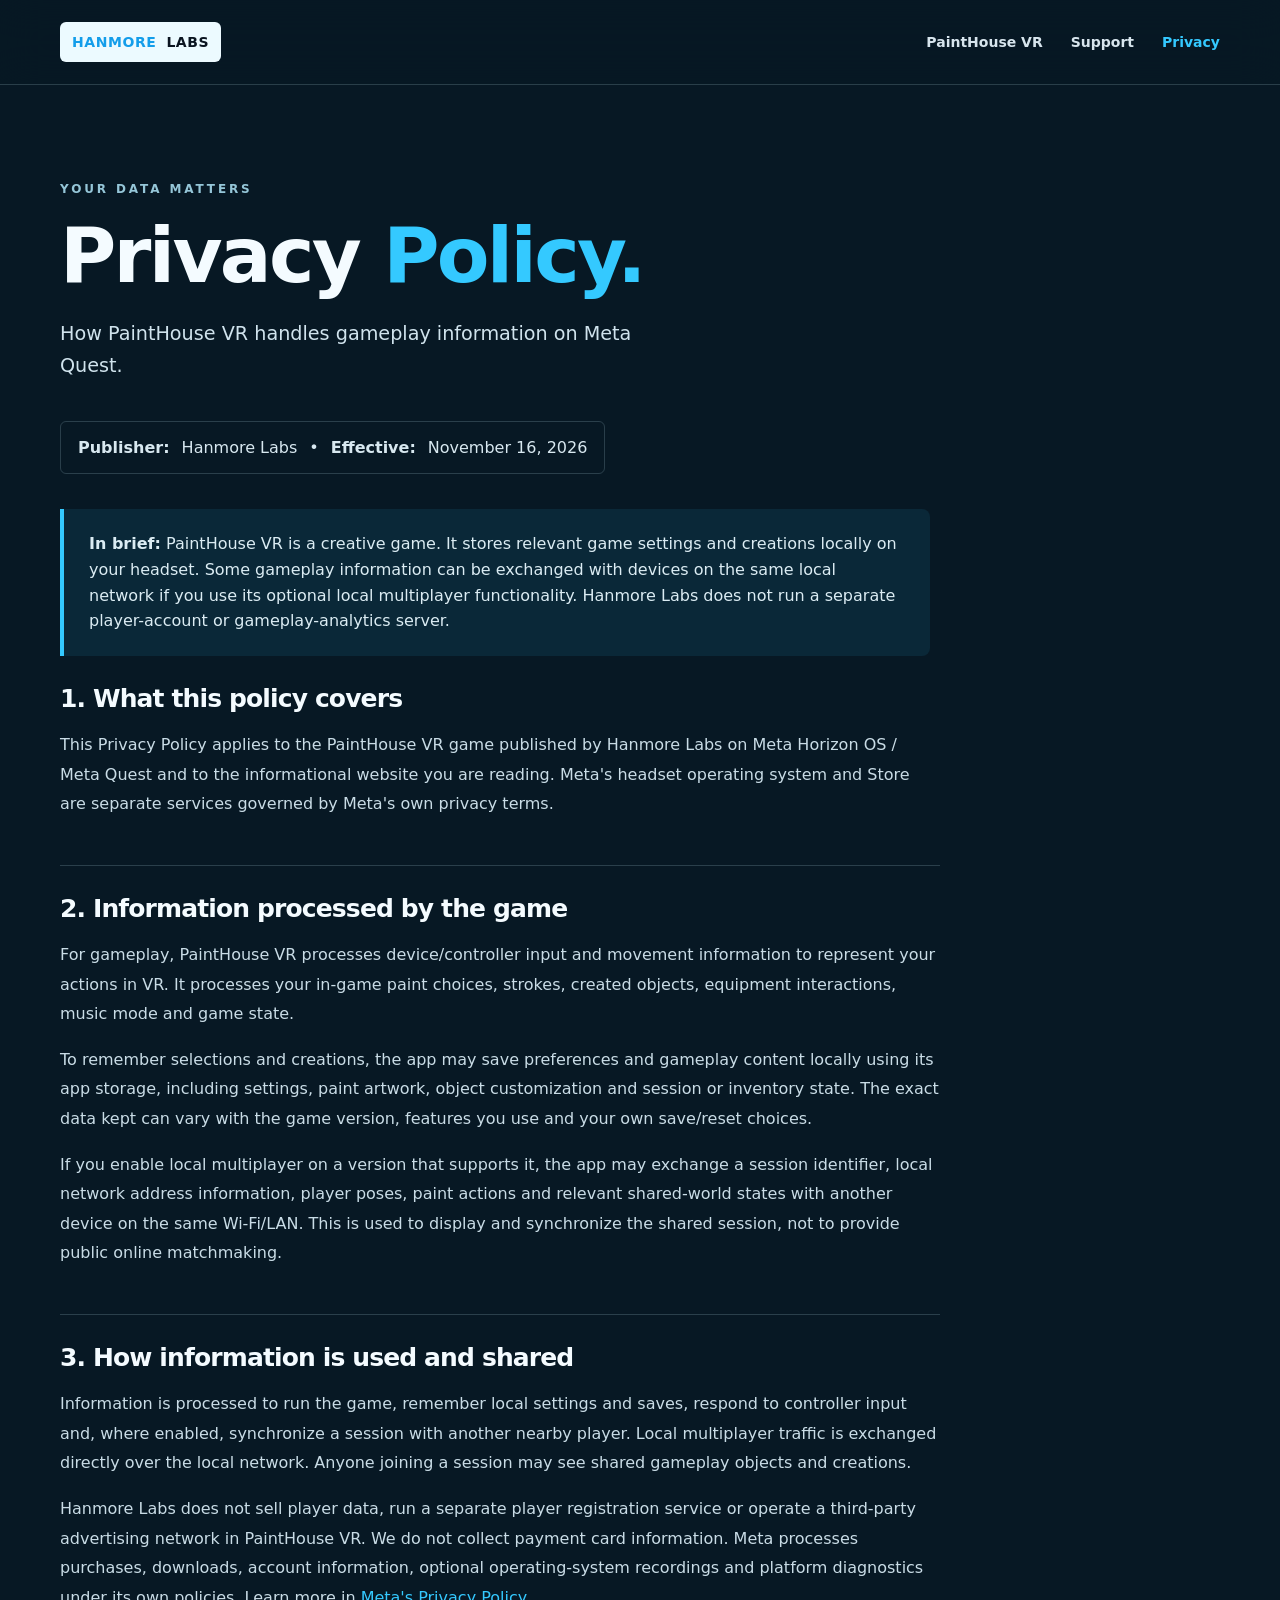
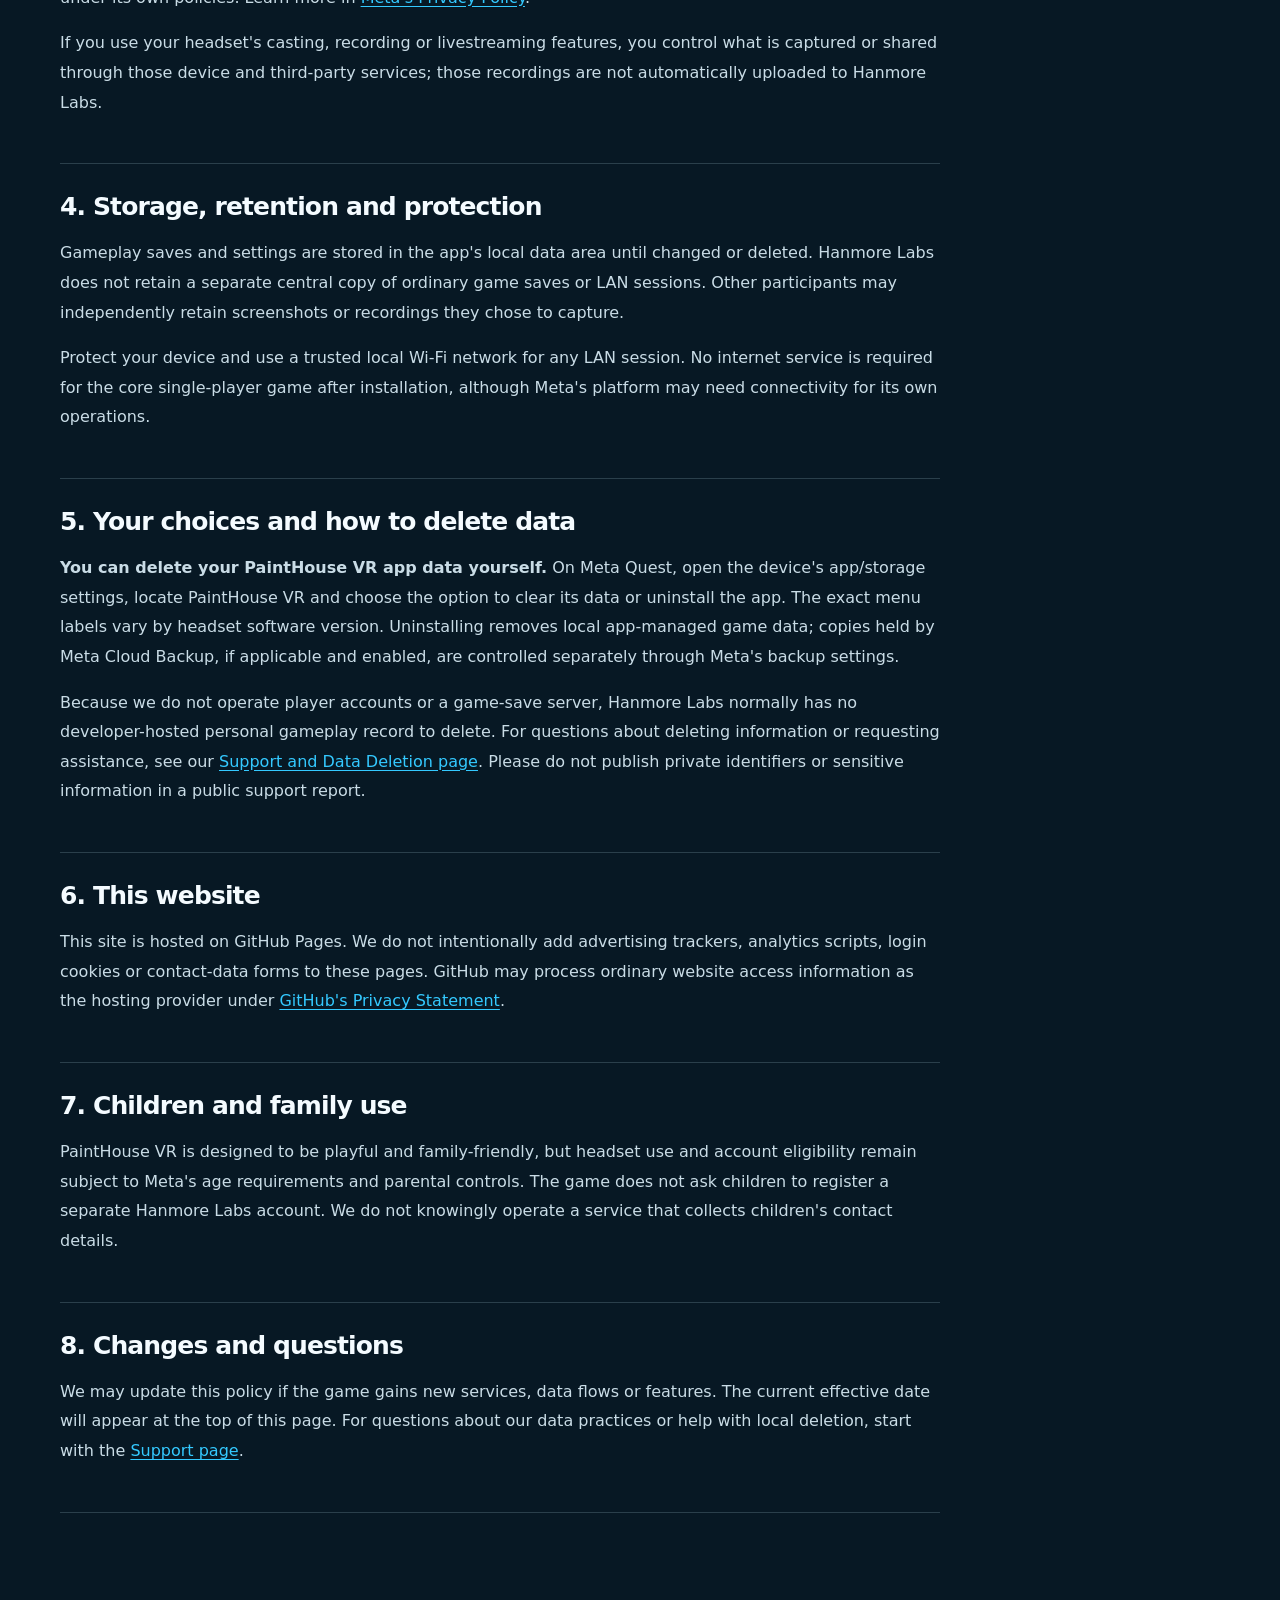
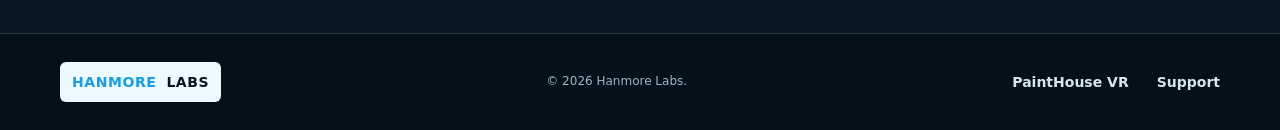
==== privacy.html @ bd4f3f1d "Prepare independent PaintHouse VR public website and privacy policy" ====
<!doctype html>
<html lang="en"><head><meta charset="utf-8"><meta name="viewport" content="width=device-width,initial-scale=1"><meta name="theme-color" content="#071824"><meta name="description" content="Privacy Policy for PaintHouse VR by Hanmore Labs."><title>Privacy Policy | Hanmore Labs PaintHouse VR</title><link rel="stylesheet" href="./styles.css"></head>
<body><a class="skip" href="#main">Skip to content</a><header class="site-header"><div class="wrap nav-row"><a class="brand" href="./index.html" aria-label="Hanmore Labs home"><span class="brand-blue">HANMORE</span><span class="brand-dark">LABS</span></a><nav aria-label="Primary navigation"><a href="./index.html">PaintHouse VR</a><a href="./support.html">Support</a><a class="active" href="./privacy.html">Privacy</a></nav></div></header>
<main class="wrap page" id="main"><span class="eyebrow">YOUR DATA MATTERS</span><h1>Privacy <em>Policy.</em></h1><p class="lead">How PaintHouse VR handles gameplay information on Meta Quest.</p><div class="policy-meta"><strong>Publisher:</strong> Hanmore Labs <span aria-hidden="true">•</span> <strong>Effective:</strong> November 16, 2026</div>
<section class="policy-note"><strong>In brief:</strong> PaintHouse VR is a creative game. It stores relevant game settings and creations locally on your headset. Some gameplay information can be exchanged with devices on the same local network if you use its optional local multiplayer functionality. Hanmore Labs does not run a separate player-account or gameplay-analytics server.</section>
<div class="policy-body">
<section><h2>1. What this policy covers</h2><p>This Privacy Policy applies to the PaintHouse VR game published by Hanmore Labs on Meta Horizon OS / Meta Quest and to the informational website you are reading. Meta's headset operating system and Store are separate services governed by Meta's own privacy terms.</p></section>
<section><h2>2. Information processed by the game</h2><p>For gameplay, PaintHouse VR processes device/controller input and movement information to represent your actions in VR. It processes your in-game paint choices, strokes, created objects, equipment interactions, music mode and game state.</p><p>To remember selections and creations, the app may save preferences and gameplay content locally using its app storage, including settings, paint artwork, object customization and session or inventory state. The exact data kept can vary with the game version, features you use and your own save/reset choices.</p><p>If you enable local multiplayer on a version that supports it, the app may exchange a session identifier, local network address information, player poses, paint actions and relevant shared-world states with another device on the same Wi-Fi/LAN. This is used to display and synchronize the shared session, not to provide public online matchmaking.</p></section>
<section><h2>3. How information is used and shared</h2><p>Information is processed to run the game, remember local settings and saves, respond to controller input and, where enabled, synchronize a session with another nearby player. Local multiplayer traffic is exchanged directly over the local network. Anyone joining a session may see shared gameplay objects and creations.</p><p>Hanmore Labs does not sell player data, run a separate player registration service or operate a third-party advertising network in PaintHouse VR. We do not collect payment card information. Meta processes purchases, downloads, account information, optional operating-system recordings and platform diagnostics under its own policies. Learn more in <a href="https://www.meta.com/legal/privacy-policy/">Meta's Privacy Policy</a>.</p><p>If you use your headset's casting, recording or livestreaming features, you control what is captured or shared through those device and third-party services; those recordings are not automatically uploaded to Hanmore Labs.</p></section>
<section><h2>4. Storage, retention and protection</h2><p>Gameplay saves and settings are stored in the app's local data area until changed or deleted. Hanmore Labs does not retain a separate central copy of ordinary game saves or LAN sessions. Other participants may independently retain screenshots or recordings they chose to capture.</p><p>Protect your device and use a trusted local Wi-Fi network for any LAN session. No internet service is required for the core single-player game after installation, although Meta's platform may need connectivity for its own operations.</p></section>
<section><h2>5. Your choices and how to delete data</h2><p><strong>You can delete your PaintHouse VR app data yourself.</strong> On Meta Quest, open the device's app/storage settings, locate PaintHouse VR and choose the option to clear its data or uninstall the app. The exact menu labels vary by headset software version. Uninstalling removes local app-managed game data; copies held by Meta Cloud Backup, if applicable and enabled, are controlled separately through Meta's backup settings.</p><p>Because we do not operate player accounts or a game-save server, Hanmore Labs normally has no developer-hosted personal gameplay record to delete. For questions about deleting information or requesting assistance, see our <a href="./support.html">Support and Data Deletion page</a>. Please do not publish private identifiers or sensitive information in a public support report.</p></section>
<section><h2>6. This website</h2><p>This site is hosted on GitHub Pages. We do not intentionally add advertising trackers, analytics scripts, login cookies or contact-data forms to these pages. GitHub may process ordinary website access information as the hosting provider under <a href="https://docs.github.com/en/site-policy/privacy-policies/github-general-privacy-statement">GitHub's Privacy Statement</a>.</p></section>
<section><h2>7. Children and family use</h2><p>PaintHouse VR is designed to be playful and family-friendly, but headset use and account eligibility remain subject to Meta's age requirements and parental controls. The game does not ask children to register a separate Hanmore Labs account. We do not knowingly operate a service that collects children's contact details.</p></section>
<section><h2>8. Changes and questions</h2><p>We may update this policy if the game gains new services, data flows or features. The current effective date will appear at the top of this page. For questions about our data practices or help with local deletion, start with the <a href="./support.html">Support page</a>.</p></section>
</div></main><footer class="site-footer"><div class="wrap footer-row"><a class="brand" href="./index.html"><span class="brand-blue">HANMORE</span><span class="brand-dark">LABS</span></a><span>© 2026 Hanmore Labs.</span><div><a href="./index.html">PaintHouse VR</a><a href="./support.html">Support</a></div></div></footer></body></html>
---- styles.css ----
:root{--bg:#071824;--bg2:#0b2737;--text:#f4fbff;--muted:#b8d0dc;--blue:#34c9ff;--orange:#ff9852;--pink:#ff4db3;--lime:#c5ff64;--line:rgba(198,236,248,.18)}*{box-sizing:border-box}html{scroll-behavior:smooth}body{margin:0;color:var(--text);background:var(--bg);font:16px/1.6 system-ui,-apple-system,BlinkMacSystemFont,"Segoe UI",sans-serif;-webkit-font-smoothing:antialiased}a{color:inherit}button,a{touch-action:manipulation}h1,h2,h3,p{margin-top:0}h1,h2,h3{letter-spacing:-.035em;line-height:1.05}em{color:var(--blue);font-style:normal}.wrap{width:min(1160px,calc(100% - 48px));margin-inline:auto}.skip{position:absolute;top:-100px;left:16px;background:var(--blue);color:#00111f;padding:10px;z-index:99}.skip:focus{top:10px}.site-header{position:sticky;top:0;z-index:10;background:rgba(7,24,36,.88);backdrop-filter:blur(20px);border-bottom:1px solid var(--line)}.nav-row{display:flex;align-items:center;justify-content:space-between;min-height:84px;gap:20px}.brand{display:inline-flex;align-items:center;gap:0;text-decoration:none;font-size:14px;font-weight:900;letter-spacing:.04em;border-radius:6px;overflow:hidden;white-space:nowrap}.brand-blue{padding:9px 5px 9px 12px;background:#ecfaff;color:#139dea}.brand-dark{padding:9px 12px 9px 5px;background:#ecfaff;color:#0a1420}.site-header nav,.footer-row>div{display:flex;gap:28px;align-items:center}.site-header nav a,.footer-row a{text-decoration:none;font-weight:650;font-size:14px;color:#d7e5ed;transition:color .2s}.site-header nav a:hover,.site-header nav a.active,.footer-row a:hover{color:var(--blue)}a:focus-visible{outline:3px solid var(--orange);outline-offset:4px}.hero{min-height:640px;display:grid;grid-template-columns:1.1fr 1fr;align-items:center;gap:6%;padding-block:100px 95px}.eyebrow{font-size:12px;letter-spacing:.24em;font-weight:800;color:#95c6d8}.live-dot{display:inline-block;height:9px;width:9px;border-radius:99px;background:var(--lime);box-shadow:0 0 15px var(--lime);margin-right:10px}.hero h1{font-weight:950;font-stretch:condensed;font-size:clamp(3.2rem,5.6vw,6.3rem);margin:24px 0 30px;max-width:700px}.lead{font-size:clamp(1.08rem,1.5vw,1.28rem);line-height:1.65;color:#d0e3ed;max-width:620px}.hero-actions{display:flex;flex-wrap:wrap;gap:14px;margin:30px 0 18px}.button{display:inline-flex;align-items:center;justify-content:center;gap:20px;min-height:52px;padding:12px 22px;font-weight:800;text-decoration:none;border-radius:6px;font-size:14px;transition:transform .18s,filter .18s}.button:hover{transform:translateY(-3px);filter:brightness(1.1)}.button.primary{background:var(--blue);color:#051522;box-shadow:0 10px 36px rgba(42,190,254,.2)}.button.ghost{background:rgba(235,250,255,.06);border:1px solid var(--line)}.micro{color:#9ab0ba;font-size:12px;max-width:530px}.hero-art{min-height:480px;position:relative;display:grid;place-items:center;isolation:isolate}.hero-art::before{content:"";position:absolute;inset:6%;border-radius:50%;background:radial-gradient(circle,rgba(13,177,248,.3),transparent 70%);filter:blur(16px)}.art-orbit{position:absolute;inset:15%;border:1px solid rgba(157,239,255,.18);border-radius:50%;transform:rotate(-19deg)}.art-orbit-b{inset:4%;border-style:dashed;transform:rotate(24deg)}.graphic-panel{position:relative;background:linear-gradient(135deg,#122f41 0%,#06151e 90%);border:3px solid #2b9bc9;border-radius:24px;box-shadow:14px 28px 64px #001020bb,inset 0 0 48px rgba(29,162,228,.09);width:min(400px,96%);min-height:310px;transform:rotate(-7deg);padding:26px;overflow:hidden}.graphic-panel::before{content:"";position:absolute;width:350px;height:350px;border-radius:50%;background:conic-gradient(from 10deg,var(--blue),var(--pink),var(--orange),var(--lime),var(--blue));opacity:.12;right:-135px;top:-120px}.panel-top,.panel-bottom{display:flex;align-items:center;gap:10px;font:700 10px/1.4 monospace;letter-spacing:.2em;color:#9bd5ef}.panel-light{height:9px;width:9px;background:var(--lime);border-radius:50%;box-shadow:0 0 14px var(--lime)}.panel-light.second{background:var(--orange);box-shadow:0 0 12px var(--orange)}.graphic-word{position:relative;margin:42px 0 35px;font-size:clamp(3.2rem,6vw,5.4rem);font-weight:1000;line-height:.9;letter-spacing:-.075em;color:#ebfbff}.graphic-word .stripe{color:var(--blue)}.graphic-word .outline{-webkit-text-stroke:2px #e9f8fc;color:transparent}.graphic-word small{font-size:.26em;letter-spacing:0;color:var(--orange);margin-left:10px}.panel-bottom{gap:8px}.panel-bottom i{display:block;width:19px;height:6px;border-radius:2px;background:var(--blue)}.panel-bottom i:nth-child(2){background:var(--pink)}.panel-bottom i:nth-child(3){background:var(--orange)}.panel-bottom i:nth-child(4){background:var(--lime)}.panel-bottom b{margin-left:auto;color:#f5faff}.paint{position:absolute;z-index:-1;border-radius:45% 60% 54% 52%;filter:drop-shadow(0 8px 16px rgba(0,0,0,.3))}.paint-blue{width:96px;height:125px;background:var(--blue);top:0;right:25%;transform:rotate(16deg)}.paint-orange{width:105px;height:94px;background:var(--orange);bottom:7%;left:8%;transform:rotate(-24deg)}.paint-pink{width:73px;height:100px;background:var(--pink);top:18%;left:0}.paint-lime{width:46px;height:46px;background:var(--lime);right:4%;bottom:22%}.ticker{background:var(--blue);color:#022032;overflow:hidden;white-space:nowrap;text-align:center;padding:18px 0;font-size:13px;letter-spacing:.21em;font-weight:950}.ticker span{padding-inline:24px;color:#e35e38}.features{padding-block:112px}.section-heading{display:flex;align-items:end;justify-content:space-between;gap:40px;margin-bottom:44px}.section-heading h2,.banner h2,.footer-cta h2{font-size:clamp(2.5rem,4.6vw,4.8rem);margin:16px 0 0}.section-heading>p{max-width:325px;color:var(--muted)}.card-grid{display:grid;grid-template-columns:repeat(4,1fr);gap:16px}.feature-card,.support-card{border:1px solid var(--line);background:linear-gradient(145deg,rgba(26,63,81,.57),rgba(7,24,36,.9));padding:28px;border-radius:12px;box-shadow:inset 0 1px rgba(255,255,255,.04)}.card-index{font:800 11px monospace;letter-spacing:.13em;color:#9bbdcc}.feature-icon{font-size:64px;height:110px;line-height:1.2;display:flex;align-items:center;color:var(--blue)}.icon-paint{color:var(--orange)}.icon-music{color:var(--pink)}.icon-race{color:var(--lime)}.feature-card h3{font-size:22px;line-height:1.17;margin:8px 0 16px}.feature-card p,.support-card p{color:var(--muted);font-size:14px}.banner{background:linear-gradient(115deg,rgba(8,48,68,.96),rgba(5,24,36,.95));border-block:1px solid var(--line);overflow:hidden}.banner-inner{min-height:425px;display:flex;align-items:center;justify-content:space-between;gap:30px}.banner-inner p{max-width:540px;color:var(--muted);font-size:16px;margin-top:20px}.banner-symbol{width:220px;height:220px;position:relative;display:grid;place-items:center;transform:rotate(8deg);border:8px solid var(--blue);border-radius:44px;box-shadow:0 0 80px #0b90ca45}.banner-symbol span{text-align:center;font-size:31px;font-weight:1000;line-height:1;color:var(--orange)}.bubble-bubble{position:absolute;width:75px;height:75px;background:var(--pink);border-radius:50%;top:-45px;right:-40px;z-index:-1}.footer-cta{min-height:240px;display:flex;align-items:center;justify-content:space-between;gap:20px}.footer-cta p{max-width:530px;color:var(--muted);margin-top:20px}.site-footer{border-top:1px solid var(--line);background:#04111a;padding:28px 0}.footer-row{display:flex;gap:25px;align-items:center;justify-content:space-between}.footer-row>span{font-size:12px;color:#a0b6c3;max-width:500px}.page{padding-block:90px 120px}.page>h1{font-size:clamp(3rem,6vw,6.5rem);margin:15px 0 22px}.policy-meta{color:#d8e8f0;border:1px solid var(--line);display:inline-flex;gap:12px;flex-wrap:wrap;border-radius:6px;padding:13px 17px;margin:20px 0 35px}.policy-note{background:rgba(52,201,255,.09);border-left:4px solid var(--blue);padding:22px 25px;max-width:870px;color:#dbecf3;border-radius:0 8px 8px 0}.policy-body{max-width:880px}.policy-body section{padding:30px 0;border-bottom:1px solid var(--line)}.policy-body h2{font-size:25px;margin:0 0 18px}.policy-body p{color:#c9dce6;line-height:1.85}.policy-body a,.support-card a{color:var(--blue);text-underline-offset:3px}.support-grid{display:grid;grid-template-columns:repeat(2,1fr);gap:20px;margin:48px 0}.support-card{padding:34px}.support-card h2{font-size:25px;margin:20px 0}.help-banner{border-radius:15px;border:1px solid rgba(52,201,255,.5);background:linear-gradient(120deg,#103e54,#092231);padding:34px;display:flex;justify-content:space-between;align-items:center;gap:25px}.help-banner h2{font-size:31px;margin:12px 0}.help-banner p{color:var(--muted);max-width:680px}.help-banner a{flex-shrink:0}@media(max-width:980px){.hero{grid-template-columns:1fr;gap:40px;padding-top:74px}.hero-art{min-height:375px}.card-grid{grid-template-columns:repeat(2,1fr)}.section-heading{align-items:start;flex-direction:column;gap:10px}}@media(max-width:660px){.wrap{width:min(100% - 28px,1160px)}.nav-row{min-height:72px;flex-wrap:wrap;padding-block:14px}.site-header nav{gap:16px}.site-header nav a{font-size:12px}.brand{font-size:11px}.hero{padding-block:60px}.graphic-panel{transform:rotate(-4deg);min-height:260px}.graphic-word{font-size:3.7rem}.features{padding-block:70px}.card-grid,.support-grid{grid-template-columns:1fr}.section-heading h2,.banner h2{font-size:2.8rem}.banner-inner{flex-direction:column;padding-block:70px;align-items:start}.banner-symbol{width:150px;height:150px}.footer-cta,.footer-row,.help-banner{flex-direction:column;align-items:start}.footer-cta{padding-block:55px}.footer-row{gap:18px}.site-header nav{width:100%;justify-content:space-between}.policy-meta{display:flex}.page{padding-block:60px}}@media(prefers-reduced-motion:reduce){html{scroll-behavior:auto}*,*:before,*:after{transition:none!important;animation:none!important}}/* Prevent large decorative artwork and intrinsic grid minimums from producing horizontal scrolling. */
html,body{max-width:100%;overflow-x:clip}
.hero{grid-template-columns:minmax(0,1.1fr) minmax(0,1fr)}
.hero-copy,.hero-art{min-width:0}
@media(max-width:1100px){.hero{grid-template-columns:minmax(0,1fr)}.hero-art{min-height:390px}}
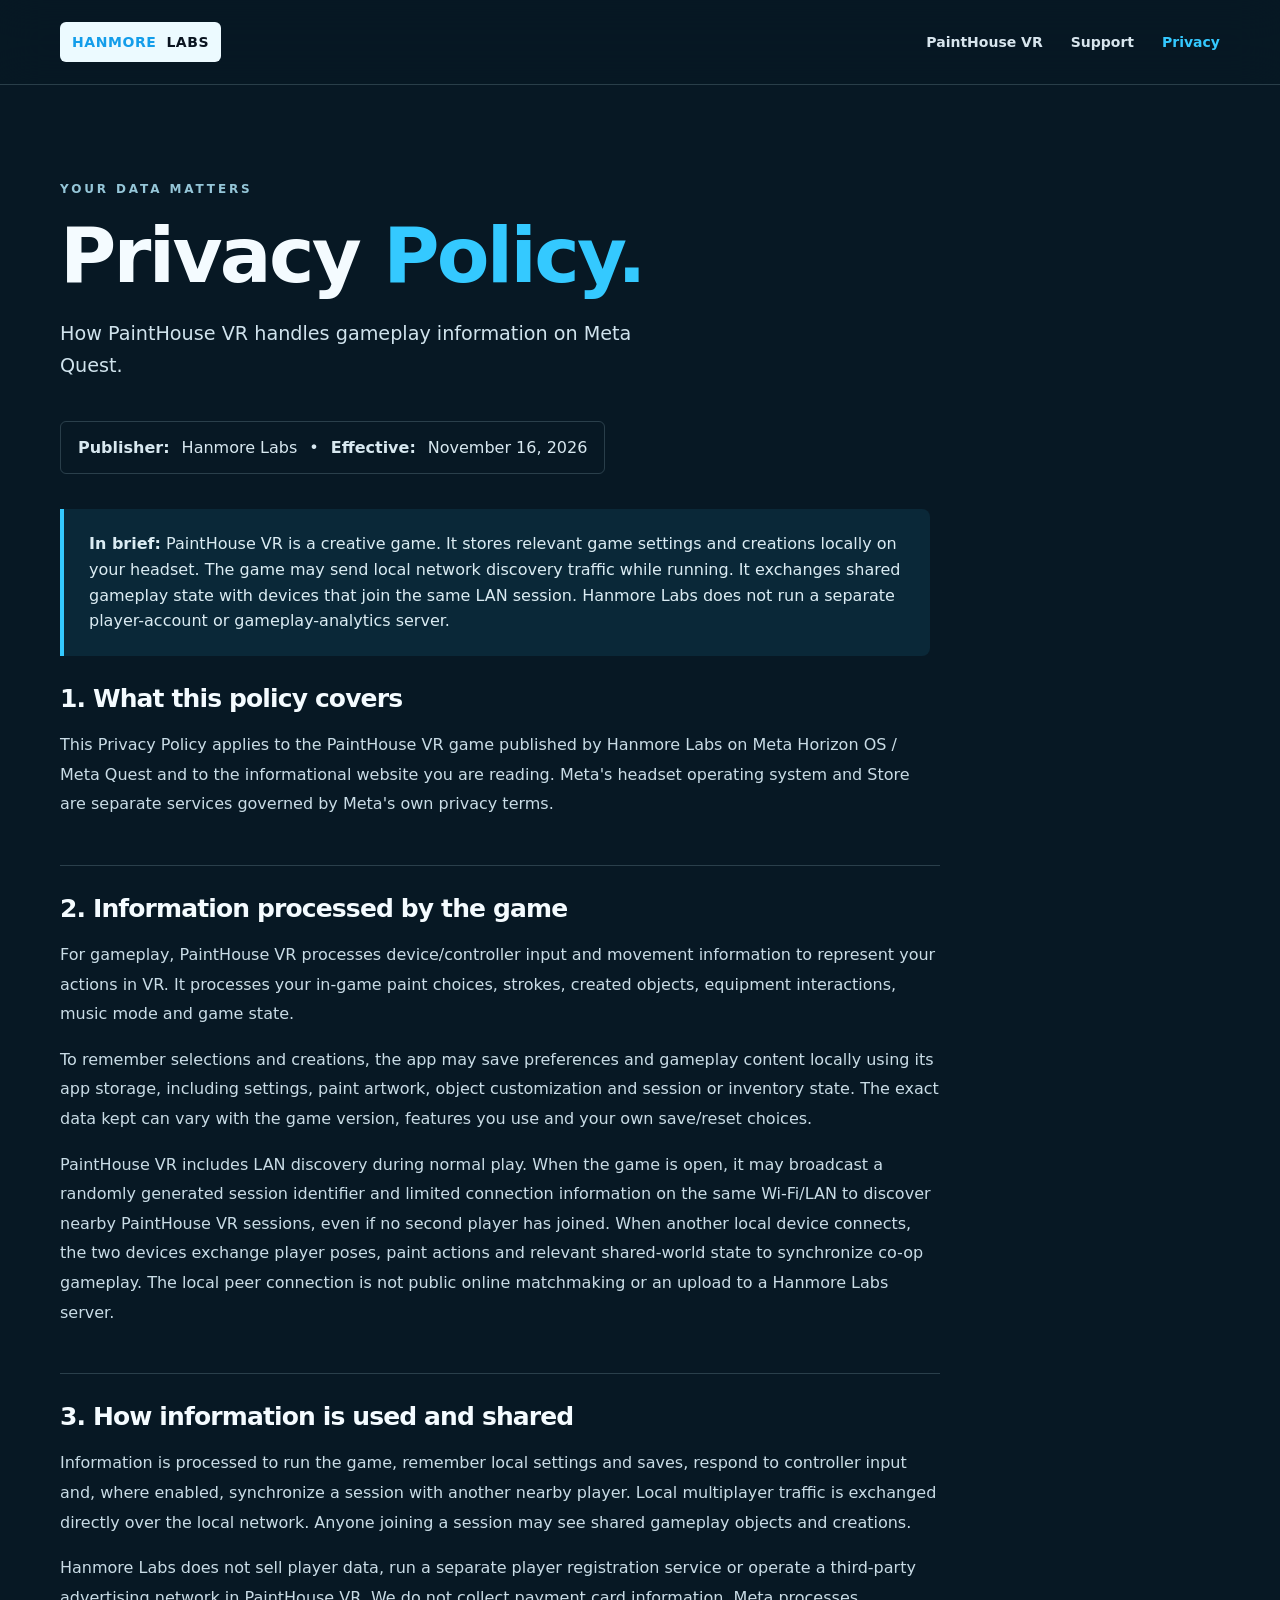
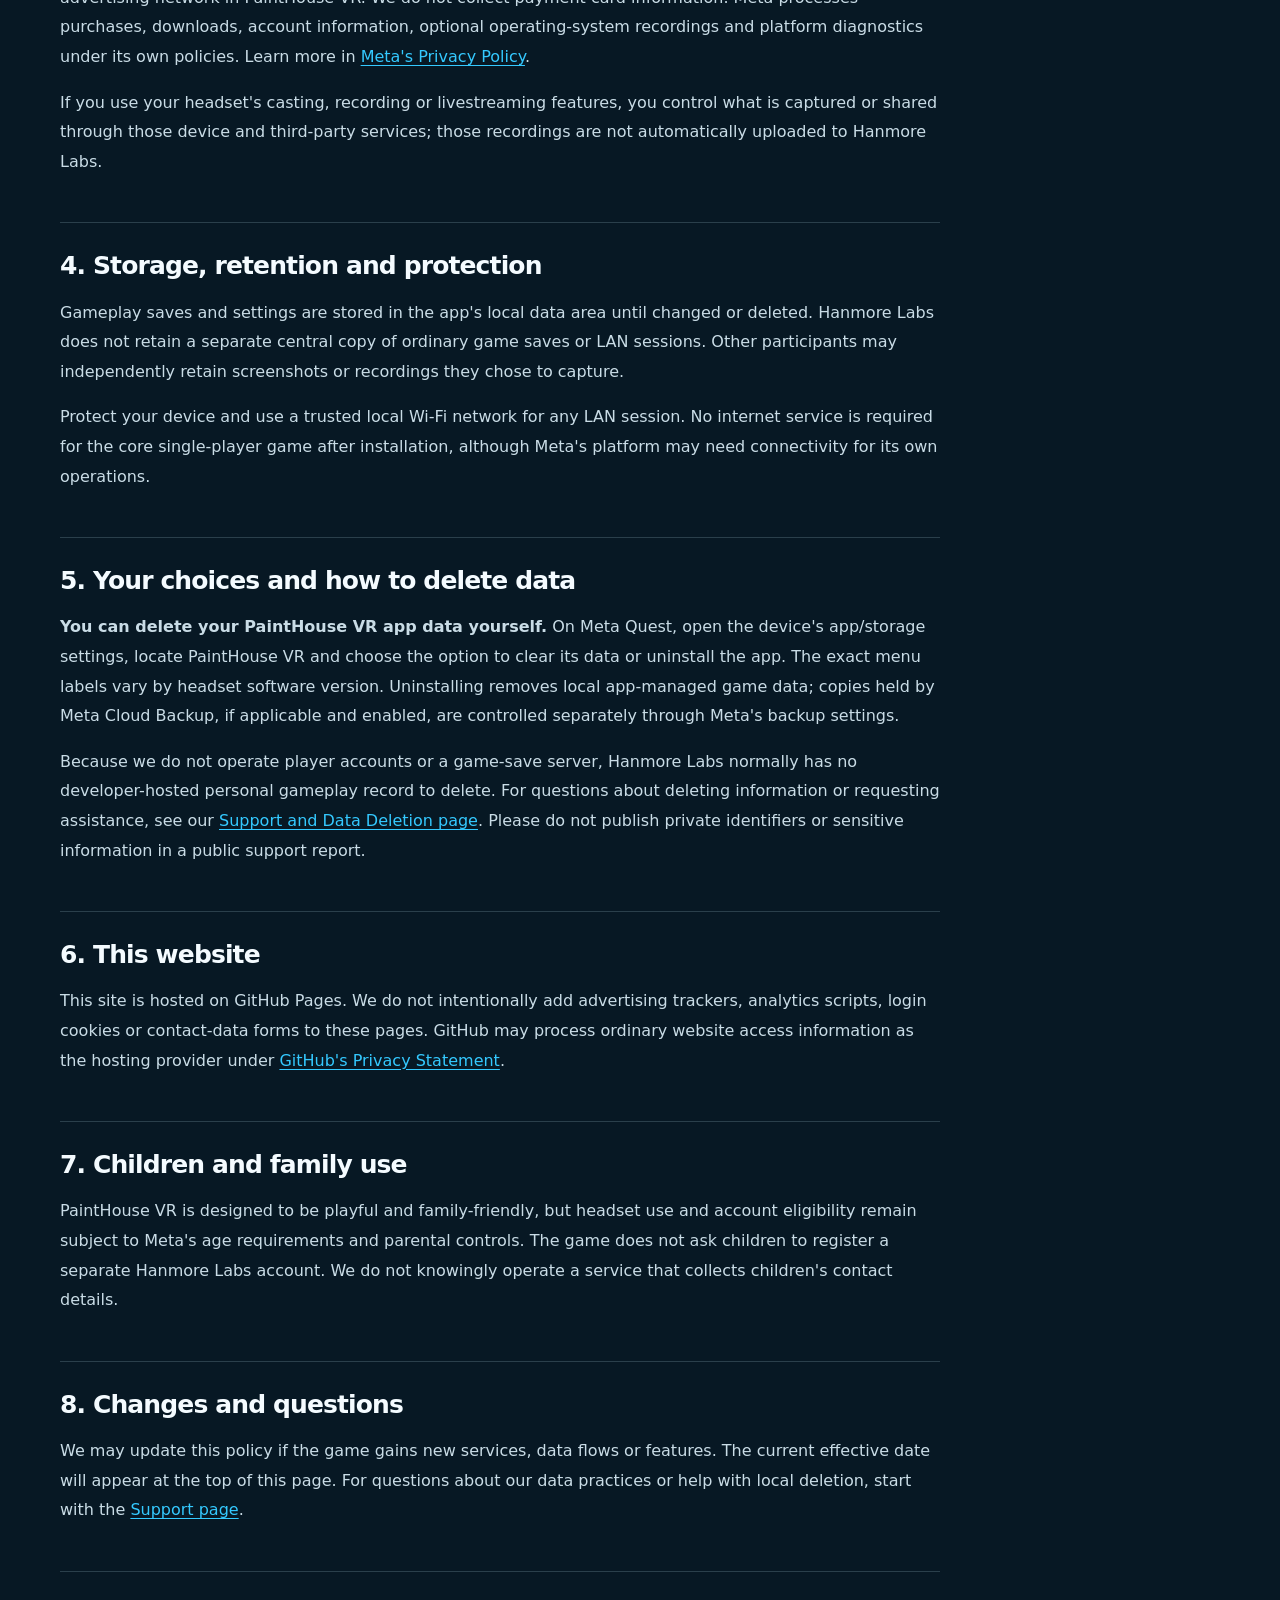
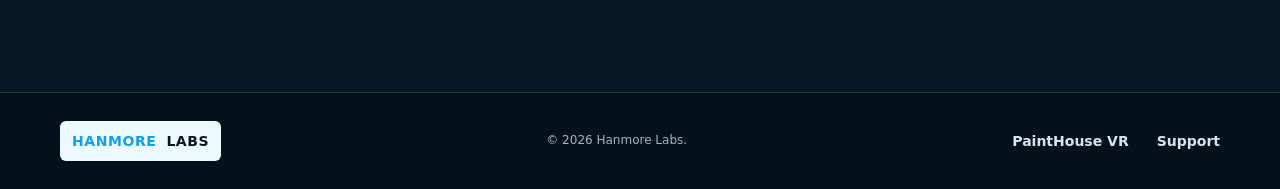
==== commit 63f38acd: "Clarify automatic LAN discovery in PaintHouse VR privacy policy" ====
--- a/privacy.html
+++ b/privacy.html
@@ -1,15 +1,15 @@
-<!doctype html>
+﻿<!doctype html>
 <html lang="en"><head><meta charset="utf-8"><meta name="viewport" content="width=device-width,initial-scale=1"><meta name="theme-color" content="#071824"><meta name="description" content="Privacy Policy for PaintHouse VR by Hanmore Labs."><title>Privacy Policy | Hanmore Labs PaintHouse VR</title><link rel="stylesheet" href="./styles.css"></head>
 <body><a class="skip" href="#main">Skip to content</a><header class="site-header"><div class="wrap nav-row"><a class="brand" href="./index.html" aria-label="Hanmore Labs home"><span class="brand-blue">HANMORE</span><span class="brand-dark">LABS</span></a><nav aria-label="Primary navigation"><a href="./index.html">PaintHouse VR</a><a href="./support.html">Support</a><a class="active" href="./privacy.html">Privacy</a></nav></div></header>
 <main class="wrap page" id="main"><span class="eyebrow">YOUR DATA MATTERS</span><h1>Privacy <em>Policy.</em></h1><p class="lead">How PaintHouse VR handles gameplay information on Meta Quest.</p><div class="policy-meta"><strong>Publisher:</strong> Hanmore Labs <span aria-hidden="true">•</span> <strong>Effective:</strong> November 16, 2026</div>
-<section class="policy-note"><strong>In brief:</strong> PaintHouse VR is a creative game. It stores relevant game settings and creations locally on your headset. Some gameplay information can be exchanged with devices on the same local network if you use its optional local multiplayer functionality. Hanmore Labs does not run a separate player-account or gameplay-analytics server.</section>
+<section class="policy-note"><strong>In brief:</strong> PaintHouse VR is a creative game. It stores relevant game settings and creations locally on your headset. The game may send local network discovery traffic while running. It exchanges shared gameplay state with devices that join the same LAN session. Hanmore Labs does not run a separate player-account or gameplay-analytics server.</section>
 <div class="policy-body">
 <section><h2>1. What this policy covers</h2><p>This Privacy Policy applies to the PaintHouse VR game published by Hanmore Labs on Meta Horizon OS / Meta Quest and to the informational website you are reading. Meta's headset operating system and Store are separate services governed by Meta's own privacy terms.</p></section>
-<section><h2>2. Information processed by the game</h2><p>For gameplay, PaintHouse VR processes device/controller input and movement information to represent your actions in VR. It processes your in-game paint choices, strokes, created objects, equipment interactions, music mode and game state.</p><p>To remember selections and creations, the app may save preferences and gameplay content locally using its app storage, including settings, paint artwork, object customization and session or inventory state. The exact data kept can vary with the game version, features you use and your own save/reset choices.</p><p>If you enable local multiplayer on a version that supports it, the app may exchange a session identifier, local network address information, player poses, paint actions and relevant shared-world states with another device on the same Wi-Fi/LAN. This is used to display and synchronize the shared session, not to provide public online matchmaking.</p></section>
+<section><h2>2. Information processed by the game</h2><p>For gameplay, PaintHouse VR processes device/controller input and movement information to represent your actions in VR. It processes your in-game paint choices, strokes, created objects, equipment interactions, music mode and game state.</p><p>To remember selections and creations, the app may save preferences and gameplay content locally using its app storage, including settings, paint artwork, object customization and session or inventory state. The exact data kept can vary with the game version, features you use and your own save/reset choices.</p><p>PaintHouse VR includes LAN discovery during normal play. When the game is open, it may broadcast a randomly generated session identifier and limited connection information on the same Wi-Fi/LAN to discover nearby PaintHouse VR sessions, even if no second player has joined. When another local device connects, the two devices exchange player poses, paint actions and relevant shared-world state to synchronize co-op gameplay. The local peer connection is not public online matchmaking or an upload to a Hanmore Labs server.</p></section>
 <section><h2>3. How information is used and shared</h2><p>Information is processed to run the game, remember local settings and saves, respond to controller input and, where enabled, synchronize a session with another nearby player. Local multiplayer traffic is exchanged directly over the local network. Anyone joining a session may see shared gameplay objects and creations.</p><p>Hanmore Labs does not sell player data, run a separate player registration service or operate a third-party advertising network in PaintHouse VR. We do not collect payment card information. Meta processes purchases, downloads, account information, optional operating-system recordings and platform diagnostics under its own policies. Learn more in <a href="https://www.meta.com/legal/privacy-policy/">Meta's Privacy Policy</a>.</p><p>If you use your headset's casting, recording or livestreaming features, you control what is captured or shared through those device and third-party services; those recordings are not automatically uploaded to Hanmore Labs.</p></section>
 <section><h2>4. Storage, retention and protection</h2><p>Gameplay saves and settings are stored in the app's local data area until changed or deleted. Hanmore Labs does not retain a separate central copy of ordinary game saves or LAN sessions. Other participants may independently retain screenshots or recordings they chose to capture.</p><p>Protect your device and use a trusted local Wi-Fi network for any LAN session. No internet service is required for the core single-player game after installation, although Meta's platform may need connectivity for its own operations.</p></section>
 <section><h2>5. Your choices and how to delete data</h2><p><strong>You can delete your PaintHouse VR app data yourself.</strong> On Meta Quest, open the device's app/storage settings, locate PaintHouse VR and choose the option to clear its data or uninstall the app. The exact menu labels vary by headset software version. Uninstalling removes local app-managed game data; copies held by Meta Cloud Backup, if applicable and enabled, are controlled separately through Meta's backup settings.</p><p>Because we do not operate player accounts or a game-save server, Hanmore Labs normally has no developer-hosted personal gameplay record to delete. For questions about deleting information or requesting assistance, see our <a href="./support.html">Support and Data Deletion page</a>. Please do not publish private identifiers or sensitive information in a public support report.</p></section>
 <section><h2>6. This website</h2><p>This site is hosted on GitHub Pages. We do not intentionally add advertising trackers, analytics scripts, login cookies or contact-data forms to these pages. GitHub may process ordinary website access information as the hosting provider under <a href="https://docs.github.com/en/site-policy/privacy-policies/github-general-privacy-statement">GitHub's Privacy Statement</a>.</p></section>
 <section><h2>7. Children and family use</h2><p>PaintHouse VR is designed to be playful and family-friendly, but headset use and account eligibility remain subject to Meta's age requirements and parental controls. The game does not ask children to register a separate Hanmore Labs account. We do not knowingly operate a service that collects children's contact details.</p></section>
 <section><h2>8. Changes and questions</h2><p>We may update this policy if the game gains new services, data flows or features. The current effective date will appear at the top of this page. For questions about our data practices or help with local deletion, start with the <a href="./support.html">Support page</a>.</p></section>
-</div></main><footer class="site-footer"><div class="wrap footer-row"><a class="brand" href="./index.html"><span class="brand-blue">HANMORE</span><span class="brand-dark">LABS</span></a><span>© 2026 Hanmore Labs.</span><div><a href="./index.html">PaintHouse VR</a><a href="./support.html">Support</a></div></div></footer></body></html>+</div></main><footer class="site-footer"><div class="wrap footer-row"><a class="brand" href="./index.html"><span class="brand-blue">HANMORE</span><span class="brand-dark">LABS</span></a><span>© 2026 Hanmore Labs.</span><div><a href="./index.html">PaintHouse VR</a><a href="./support.html">Support</a></div></div></footer></body></html>
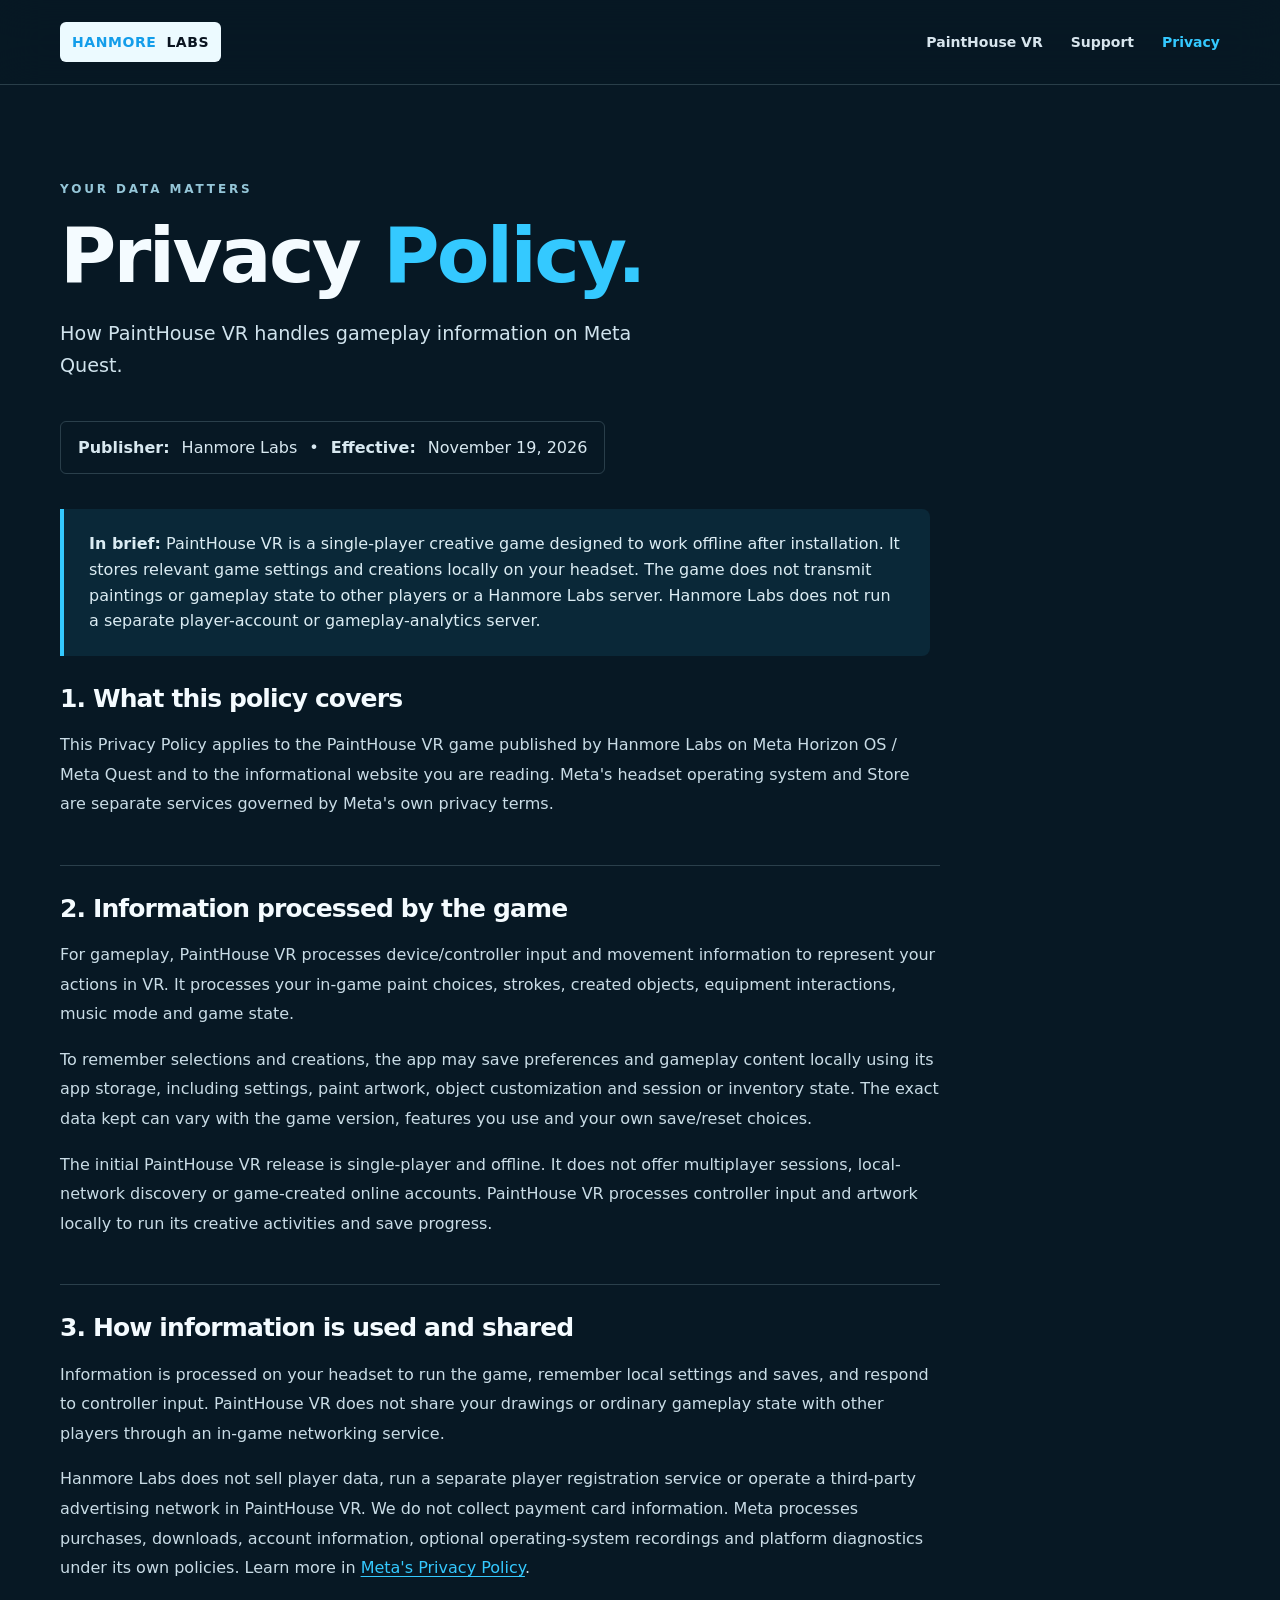
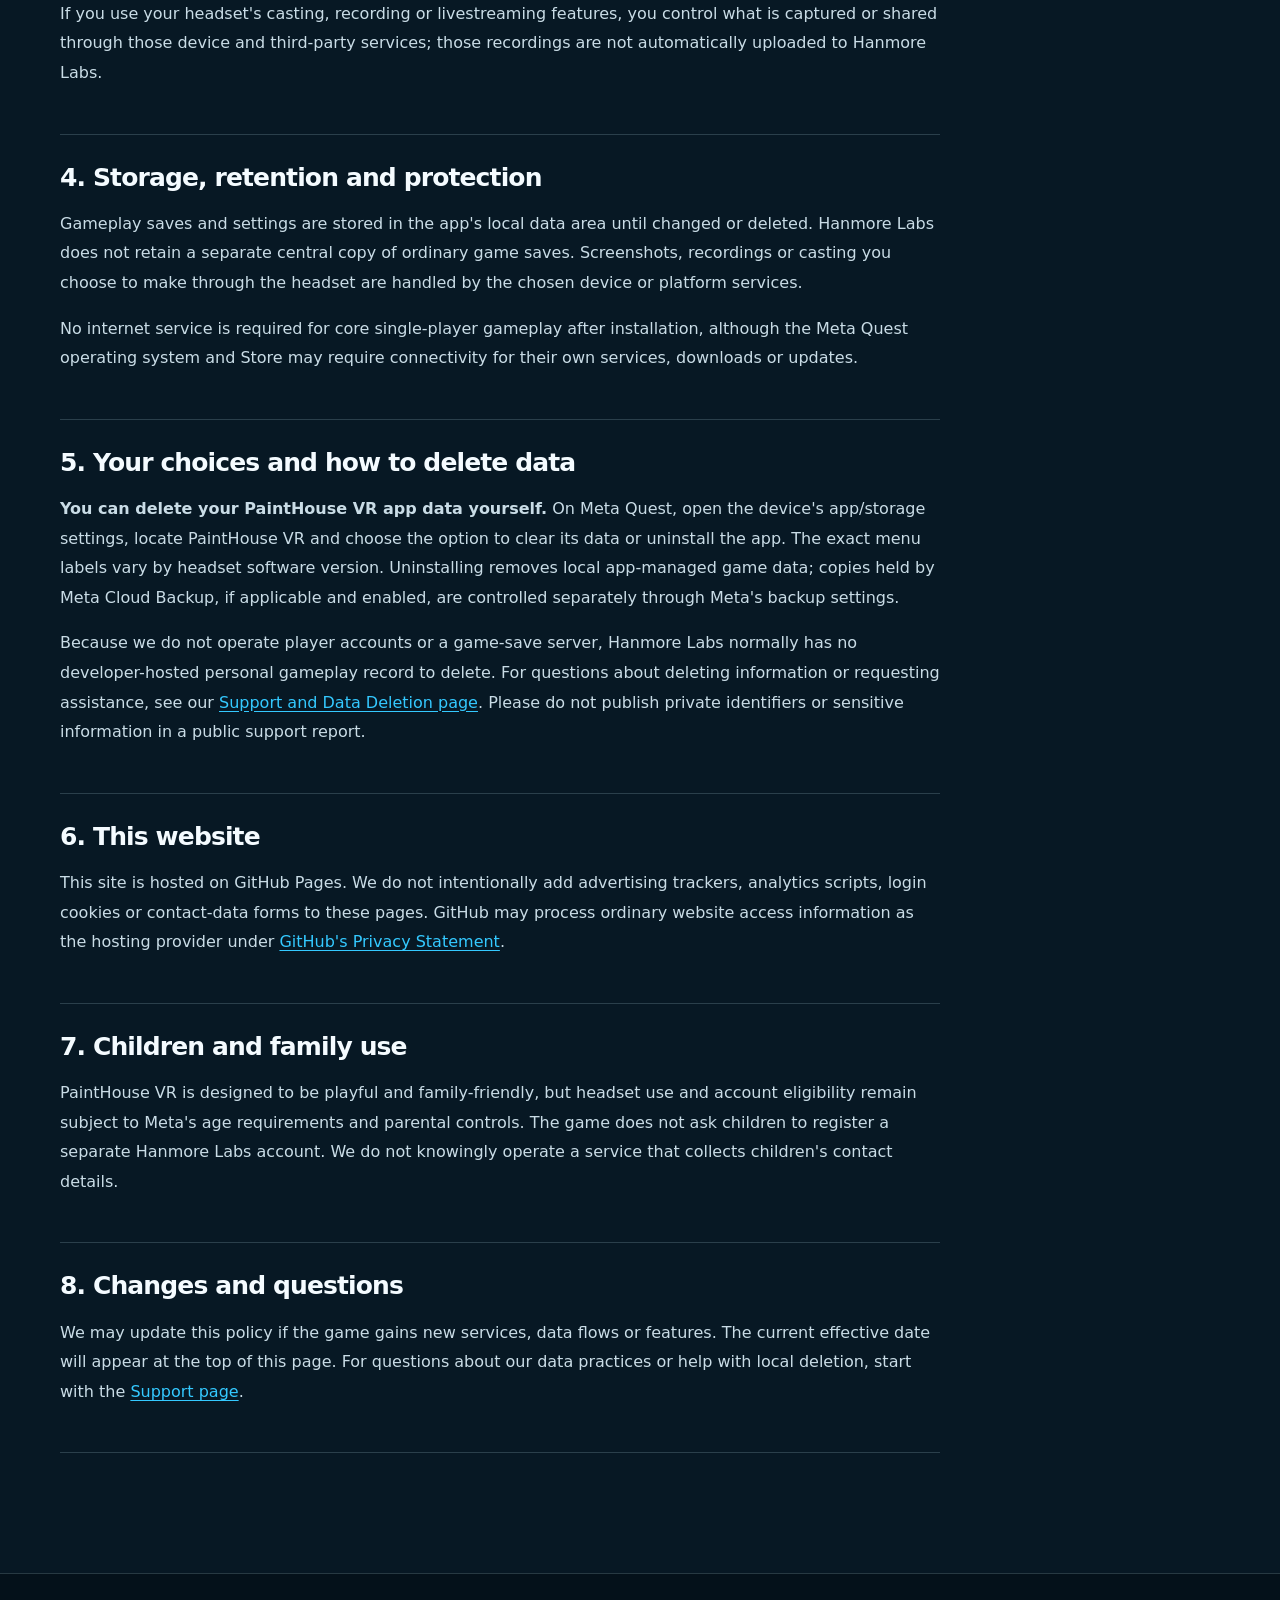
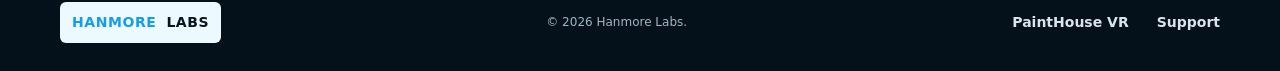
==== commit ff5409b8: "Update PaintHouse VR privacy for offline single-player release" ====
--- a/privacy.html
+++ b/privacy.html
@@ -1,13 +1,13 @@
-﻿<!doctype html>
+<!doctype html>
 <html lang="en"><head><meta charset="utf-8"><meta name="viewport" content="width=device-width,initial-scale=1"><meta name="theme-color" content="#071824"><meta name="description" content="Privacy Policy for PaintHouse VR by Hanmore Labs."><title>Privacy Policy | Hanmore Labs PaintHouse VR</title><link rel="stylesheet" href="./styles.css"></head>
 <body><a class="skip" href="#main">Skip to content</a><header class="site-header"><div class="wrap nav-row"><a class="brand" href="./index.html" aria-label="Hanmore Labs home"><span class="brand-blue">HANMORE</span><span class="brand-dark">LABS</span></a><nav aria-label="Primary navigation"><a href="./index.html">PaintHouse VR</a><a href="./support.html">Support</a><a class="active" href="./privacy.html">Privacy</a></nav></div></header>
-<main class="wrap page" id="main"><span class="eyebrow">YOUR DATA MATTERS</span><h1>Privacy <em>Policy.</em></h1><p class="lead">How PaintHouse VR handles gameplay information on Meta Quest.</p><div class="policy-meta"><strong>Publisher:</strong> Hanmore Labs <span aria-hidden="true">•</span> <strong>Effective:</strong> November 16, 2026</div>
-<section class="policy-note"><strong>In brief:</strong> PaintHouse VR is a creative game. It stores relevant game settings and creations locally on your headset. The game may send local network discovery traffic while running. It exchanges shared gameplay state with devices that join the same LAN session. Hanmore Labs does not run a separate player-account or gameplay-analytics server.</section>
+<main class="wrap page" id="main"><span class="eyebrow">YOUR DATA MATTERS</span><h1>Privacy <em>Policy.</em></h1><p class="lead">How PaintHouse VR handles gameplay information on Meta Quest.</p><div class="policy-meta"><strong>Publisher:</strong> Hanmore Labs <span aria-hidden="true">•</span> <strong>Effective:</strong> November 19, 2026</div>
+<section class="policy-note"><strong>In brief:</strong> PaintHouse VR is a single-player creative game designed to work offline after installation. It stores relevant game settings and creations locally on your headset. The game does not transmit paintings or gameplay state to other players or a Hanmore Labs server. Hanmore Labs does not run a separate player-account or gameplay-analytics server.</section>
 <div class="policy-body">
 <section><h2>1. What this policy covers</h2><p>This Privacy Policy applies to the PaintHouse VR game published by Hanmore Labs on Meta Horizon OS / Meta Quest and to the informational website you are reading. Meta's headset operating system and Store are separate services governed by Meta's own privacy terms.</p></section>
-<section><h2>2. Information processed by the game</h2><p>For gameplay, PaintHouse VR processes device/controller input and movement information to represent your actions in VR. It processes your in-game paint choices, strokes, created objects, equipment interactions, music mode and game state.</p><p>To remember selections and creations, the app may save preferences and gameplay content locally using its app storage, including settings, paint artwork, object customization and session or inventory state. The exact data kept can vary with the game version, features you use and your own save/reset choices.</p><p>PaintHouse VR includes LAN discovery during normal play. When the game is open, it may broadcast a randomly generated session identifier and limited connection information on the same Wi-Fi/LAN to discover nearby PaintHouse VR sessions, even if no second player has joined. When another local device connects, the two devices exchange player poses, paint actions and relevant shared-world state to synchronize co-op gameplay. The local peer connection is not public online matchmaking or an upload to a Hanmore Labs server.</p></section>
-<section><h2>3. How information is used and shared</h2><p>Information is processed to run the game, remember local settings and saves, respond to controller input and, where enabled, synchronize a session with another nearby player. Local multiplayer traffic is exchanged directly over the local network. Anyone joining a session may see shared gameplay objects and creations.</p><p>Hanmore Labs does not sell player data, run a separate player registration service or operate a third-party advertising network in PaintHouse VR. We do not collect payment card information. Meta processes purchases, downloads, account information, optional operating-system recordings and platform diagnostics under its own policies. Learn more in <a href="https://www.meta.com/legal/privacy-policy/">Meta's Privacy Policy</a>.</p><p>If you use your headset's casting, recording or livestreaming features, you control what is captured or shared through those device and third-party services; those recordings are not automatically uploaded to Hanmore Labs.</p></section>
-<section><h2>4. Storage, retention and protection</h2><p>Gameplay saves and settings are stored in the app's local data area until changed or deleted. Hanmore Labs does not retain a separate central copy of ordinary game saves or LAN sessions. Other participants may independently retain screenshots or recordings they chose to capture.</p><p>Protect your device and use a trusted local Wi-Fi network for any LAN session. No internet service is required for the core single-player game after installation, although Meta's platform may need connectivity for its own operations.</p></section>
+<section><h2>2. Information processed by the game</h2><p>For gameplay, PaintHouse VR processes device/controller input and movement information to represent your actions in VR. It processes your in-game paint choices, strokes, created objects, equipment interactions, music mode and game state.</p><p>To remember selections and creations, the app may save preferences and gameplay content locally using its app storage, including settings, paint artwork, object customization and session or inventory state. The exact data kept can vary with the game version, features you use and your own save/reset choices.</p><p>The initial PaintHouse VR release is single-player and offline. It does not offer multiplayer sessions, local-network discovery or game-created online accounts. PaintHouse VR processes controller input and artwork locally to run its creative activities and save progress.</p></section>
+<section><h2>3. How information is used and shared</h2><p>Information is processed on your headset to run the game, remember local settings and saves, and respond to controller input. PaintHouse VR does not share your drawings or ordinary gameplay state with other players through an in-game networking service.</p><p>Hanmore Labs does not sell player data, run a separate player registration service or operate a third-party advertising network in PaintHouse VR. We do not collect payment card information. Meta processes purchases, downloads, account information, optional operating-system recordings and platform diagnostics under its own policies. Learn more in <a href="https://www.meta.com/legal/privacy-policy/">Meta's Privacy Policy</a>.</p><p>If you use your headset's casting, recording or livestreaming features, you control what is captured or shared through those device and third-party services; those recordings are not automatically uploaded to Hanmore Labs.</p></section>
+<section><h2>4. Storage, retention and protection</h2><p>Gameplay saves and settings are stored in the app's local data area until changed or deleted. Hanmore Labs does not retain a separate central copy of ordinary game saves. Screenshots, recordings or casting you choose to make through the headset are handled by the chosen device or platform services.</p><p>No internet service is required for core single-player gameplay after installation, although the Meta Quest operating system and Store may require connectivity for their own services, downloads or updates.</p></section>
 <section><h2>5. Your choices and how to delete data</h2><p><strong>You can delete your PaintHouse VR app data yourself.</strong> On Meta Quest, open the device's app/storage settings, locate PaintHouse VR and choose the option to clear its data or uninstall the app. The exact menu labels vary by headset software version. Uninstalling removes local app-managed game data; copies held by Meta Cloud Backup, if applicable and enabled, are controlled separately through Meta's backup settings.</p><p>Because we do not operate player accounts or a game-save server, Hanmore Labs normally has no developer-hosted personal gameplay record to delete. For questions about deleting information or requesting assistance, see our <a href="./support.html">Support and Data Deletion page</a>. Please do not publish private identifiers or sensitive information in a public support report.</p></section>
 <section><h2>6. This website</h2><p>This site is hosted on GitHub Pages. We do not intentionally add advertising trackers, analytics scripts, login cookies or contact-data forms to these pages. GitHub may process ordinary website access information as the hosting provider under <a href="https://docs.github.com/en/site-policy/privacy-policies/github-general-privacy-statement">GitHub's Privacy Statement</a>.</p></section>
 <section><h2>7. Children and family use</h2><p>PaintHouse VR is designed to be playful and family-friendly, but headset use and account eligibility remain subject to Meta's age requirements and parental controls. The game does not ask children to register a separate Hanmore Labs account. We do not knowingly operate a service that collects children's contact details.</p></section>
